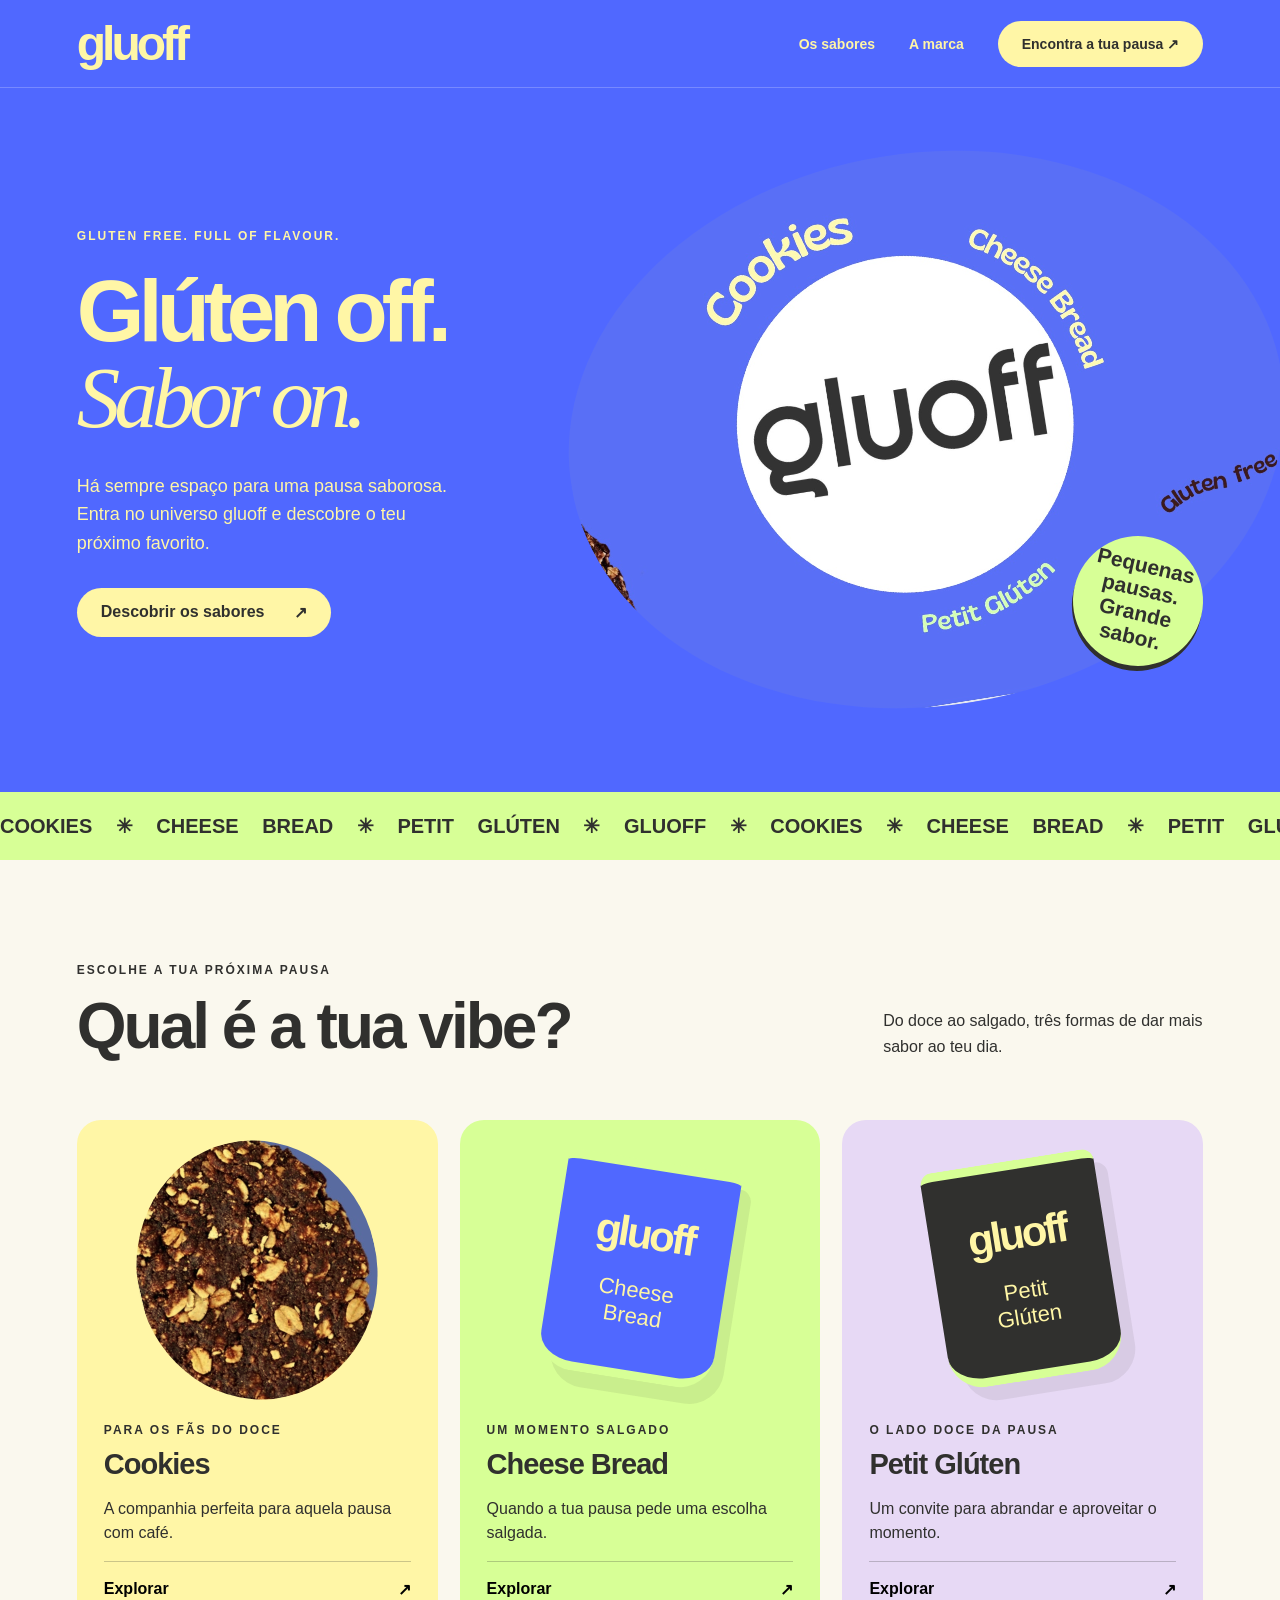
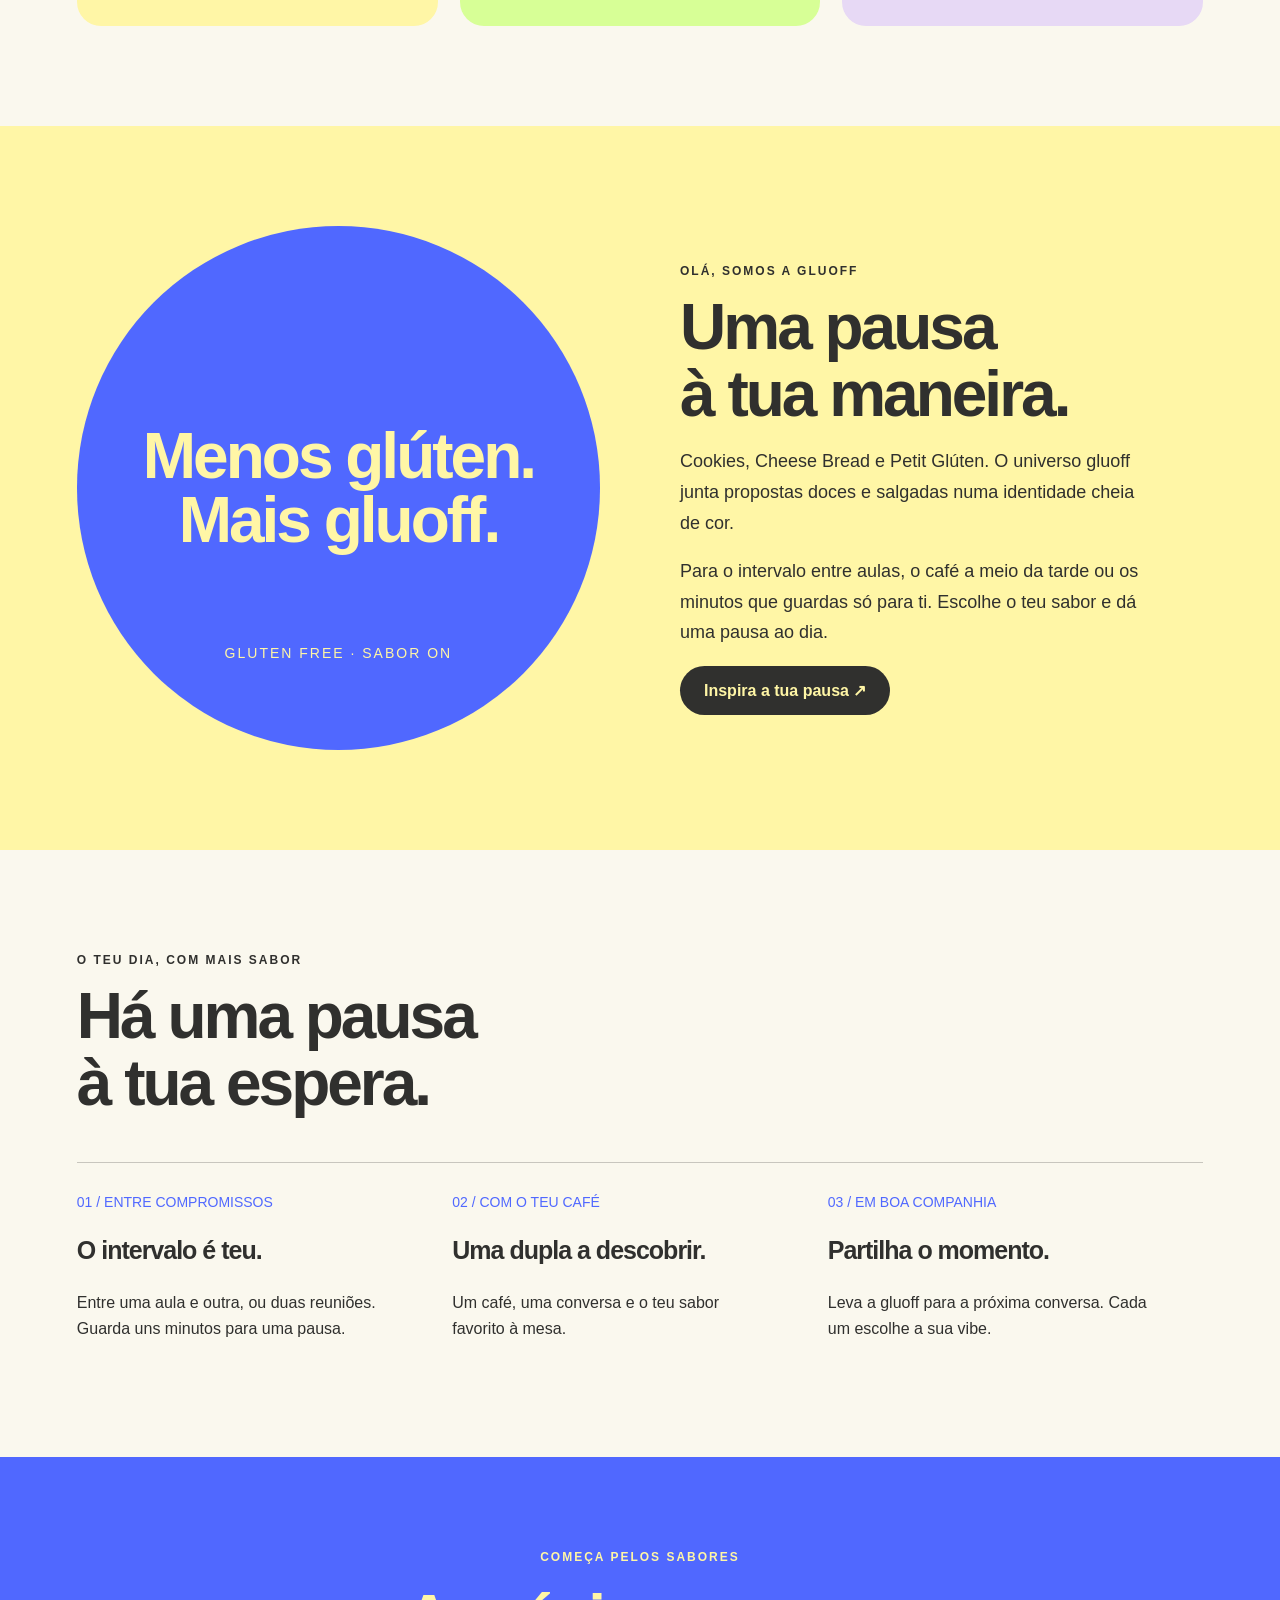
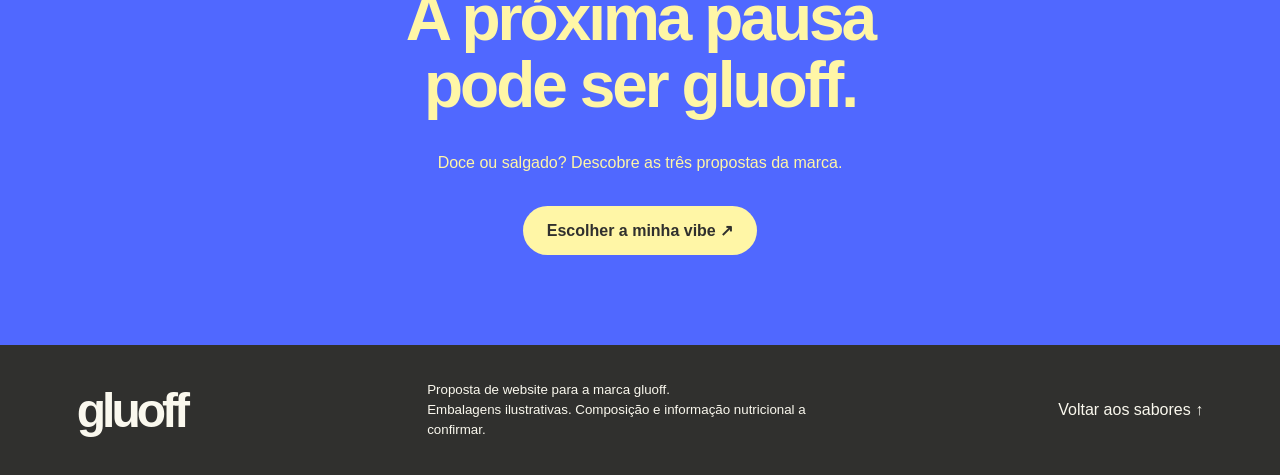
==== index.html @ 54e4d4b3 "Add gluoff site Co-Authored-By: Claude Opus 5.5 <noreply@anthropic.com>" ====
<!doctype html>
<html lang="pt-PT">
<head>
  <meta charset="utf-8">
  <meta name="viewport" content="width=device-width,initial-scale=1">
  <meta name="theme-color" content="#5068ff">
  <title>gluoff — Pequenas pausas, grande sabor</title>
  <meta name="description" content="Conhece o universo gluoff: Cookies, Cheese Bread e Petit Glúten.">
  <link rel="stylesheet" href="styles.css">
</head>
<body>
  <header>
    <a class="logo" href="#" aria-label="gluoff início">gluoff</a>
    <nav aria-label="Navegação principal">
      <a href="#sabores">Os sabores</a>
      <a href="#marca">A marca</a>
      <a class="pill" href="#pausa">Encontra a tua pausa ↗</a>
    </nav>
  </header>

  <main>
    <section class="hero">
      <div>
        <span class="eyebrow">Gluten free. Full of flavour.</span>
        <h1>Glúten off.<br><em>Sabor on.</em></h1>
        <p>Há sempre espaço para uma pausa saborosa. Entra no universo gluoff e descobre o teu próximo favorito.</p>
        <a class="pill" href="#sabores">Descobrir os sabores <span>↗</span></a>
      </div>
      <div class="visual">
        <img src="assets/brand.jpg" alt="Identidade gluoff com cookies, azul vibrante e letras amarelas">
        <div class="sticker">Pequenas<br>pausas.<br>Grande sabor.</div>
      </div>
    </section>

    <div class="ticker" aria-hidden="true">
      <span>COOKIES ✳ CHEESE BREAD ✳ PETIT GLÚTEN ✳ GLUOFF ✳ COOKIES ✳ CHEESE BREAD ✳ PETIT GLÚTEN ✳ GLUOFF ✳</span>
    </div>

    <section class="section" id="sabores">
      <div class="section-head">
        <div>
          <span class="eyebrow">Escolhe a tua próxima pausa</span>
          <h2>Qual é a tua vibe?</h2>
        </div>
        <p>Do doce ao salgado, três formas de dar mais sabor ao teu dia.</p>
      </div>
      <div class="products">
        <article class="product">
          <div class="product-art">
            <img src="assets/chocolate.jpg" alt="Cookie de chocolate da imagem da marca">
          </div>
          <div class="product-copy">
            <span class="eyebrow">Para os fãs do doce</span>
            <h3>Cookies</h3>
            <p>A companhia perfeita para aquela pausa com café.</p>
            <button data-product="Cookies">Explorar <span>↗</span></button>
          </div>
        </article>
        <article class="product">
          <div class="product-art">
            <div class="pack" aria-label="Ilustração conceptual da embalagem"><b>gluoff</b><span>Cheese<br>Bread</span></div>
          </div>
          <div class="product-copy">
            <span class="eyebrow">Um momento salgado</span>
            <h3>Cheese Bread</h3>
            <p>Quando a tua pausa pede uma escolha salgada.</p>
            <button data-product="Cheese Bread">Explorar <span>↗</span></button>
          </div>
        </article>
        <article class="product">
          <div class="product-art">
            <div class="pack pack-dark" aria-label="Ilustração conceptual da embalagem"><b>gluoff</b><span>Petit<br>Glúten</span></div>
          </div>
          <div class="product-copy">
            <span class="eyebrow">O lado doce da pausa</span>
            <h3>Petit Glúten</h3>
            <p>Um convite para abrandar e aproveitar o momento.</p>
            <button data-product="Petit Glúten">Explorar <span>↗</span></button>
          </div>
        </article>
      </div>
    </section>

    <section class="section story" id="marca">
      <div class="round">
        <strong>Menos glúten.<br>Mais gluoff.</strong>
        <small>GLUTEN FREE · SABOR ON</small>
      </div>
      <div>
        <span class="eyebrow">Olá, somos a gluoff</span>
        <h2>Uma pausa<br>à tua maneira.</h2>
        <p>Cookies, Cheese Bread e Petit Glúten. O universo gluoff junta propostas doces e salgadas numa identidade cheia de cor.</p>
        <p>Para o intervalo entre aulas, o café a meio da tarde ou os minutos que guardas só para ti. Escolhe o teu sabor e dá uma pausa ao dia.</p>
        <a href="#pausa" class="pill pill-dark">Inspira a tua pausa ↗</a>
      </div>
    </section>

    <section class="section" id="pausa">
      <span class="eyebrow">O teu dia, com mais sabor</span>
      <h2>Há uma pausa<br>à tua espera.</h2>
      <div class="moments">
        <article class="moment">
          <span>01 / ENTRE COMPROMISSOS</span>
          <h3>O intervalo é teu.</h3>
          <p>Entre uma aula e outra, ou duas reuniões. Guarda uns minutos para uma pausa.</p>
        </article>
        <article class="moment">
          <span>02 / COM O TEU CAFÉ</span>
          <h3>Uma dupla a descobrir.</h3>
          <p>Um café, uma conversa e o teu sabor favorito à mesa.</p>
        </article>
        <article class="moment">
          <span>03 / EM BOA COMPANHIA</span>
          <h3>Partilha o momento.</h3>
          <p>Leva a gluoff para a próxima conversa. Cada um escolhe a sua vibe.</p>
        </article>
      </div>
    </section>

    <section class="end">
      <span class="eyebrow">Começa pelos sabores</span>
      <h2>A próxima pausa<br>pode ser gluoff.</h2>
      <p>Doce ou salgado? Descobre as três propostas da marca.</p>
      <a class="pill" href="#sabores">Escolher a minha vibe ↗</a>
    </section>
  </main>

  <footer>
    <a class="logo" href="#">gluoff</a>
    <small>Proposta de website para a marca gluoff.<br>Embalagens ilustrativas. Composição e informação nutricional a confirmar.</small>
    <a href="#sabores">Voltar aos sabores ↑</a>
  </footer>

  <dialog id="details">
    <button class="close" aria-label="Fechar">×</button>
    <span class="eyebrow">O universo gluoff</span>
    <h2 id="detailTitle"></h2>
    <p id="detailCopy"></p>
    <p>Ingredientes, alergénios, formatos e informação nutricional serão apresentados quando disponibilizados pela marca.</p>
    <button class="pill" id="done">Continuar a explorar ↗</button>
  </dialog>

  <script src="script.js"></script>
</body>
</html>
---- styles.css ----
:root {
  --blue: #5068ff;
  --yellow: #fff6a6;
  --green: #d7ff96;
  --ink: #30302e;
  --cream: #faf8ee;
}

* { box-sizing: border-box; }
html { scroll-behavior: smooth; scroll-padding-top: 90px; }
body { margin: 0; background: var(--cream); color: var(--ink); font-family: Arial, Helvetica, sans-serif; }
a { color: inherit; text-decoration: none; }
button { font: inherit; cursor: pointer; }

/* Header */
header {
  height: 88px; background: var(--blue); color: var(--yellow);
  display: flex; align-items: center; justify-content: space-between;
  padding: 0 6%; border-bottom: 1px solid #ffffff38;
}
.logo { font-size: 48px; font-weight: 800; letter-spacing: -4px; }
nav { display: flex; align-items: center; gap: 34px; font-size: 14px; font-weight: bold; }
.pill {
  border-radius: 50px; padding: 15px 24px; display: inline-flex; gap: 30px; align-items: center;
  background: var(--yellow); color: var(--ink); border: 0; font-weight: bold;
}
.pill-dark { background: var(--ink); color: var(--yellow); }

/* Hero */
.hero {
  position: relative; background: var(--blue); color: var(--yellow);
  padding: 65px 6% 82px; display: grid; grid-template-columns: 1fr 1fr;
  align-items: center; gap: 20px; overflow: hidden; min-height: 660px;
}
.eyebrow { text-transform: uppercase; font-size: 12px; letter-spacing: 2px; font-weight: bold; }
.hero h1 { font-size: clamp(60px, 6.8vw, 108px); letter-spacing: -6px; line-height: .99; margin: 24px 0; }
.hero h1 em { font-family: Georgia, serif; font-weight: normal; }
.hero p { font-size: 18px; max-width: 380px; line-height: 1.6; margin: 30px 0; }
.visual { position: relative; aspect-ratio: 1; }
.visual img {
  width: 130%; height: 100%; object-fit: cover; object-position: center;
  margin-left: -15%; border-radius: 50%; transform: rotate(-9deg);
}
.sticker {
  position: absolute; right: 0; bottom: 8%; width: 130px; height: 130px;
  background: var(--green); color: var(--ink); border-radius: 50%;
  display: grid; place-content: center; text-align: center;
  font-weight: bold; font-size: 21px; transform: rotate(13deg); box-shadow: 0 5px 0 #30302e;
}

/* Ticker */
.ticker { background: var(--green); padding: 22px 0; overflow: hidden; white-space: nowrap; font-weight: bold; font-size: 20px; }
.ticker span { display: inline-block; word-spacing: 18px; animation: slide 30s linear infinite; }
@keyframes slide { to { transform: translateX(-30%); } }

/* Sections */
.section { padding: 100px 6%; }
.section-head { display: flex; justify-content: space-between; align-items: end; gap: 30px; margin-bottom: 45px; }
h2 { font-size: clamp(40px, 5vw, 68px); line-height: 1.05; letter-spacing: -3px; margin: 15px 0; }
.section-head p { max-width: 320px; line-height: 1.6; }

/* Products */
.products { display: grid; grid-template-columns: repeat(3, 1fr); gap: 22px; }
.product { border-radius: 24px; overflow: hidden; background: var(--yellow); }
.product:nth-child(2) { background: var(--green); }
.product:nth-child(3) { background: #e7d9f5; }
.product-art { height: 300px; position: relative; display: flex; justify-content: center; align-items: center; overflow: hidden; }
.product-art img { height: 260px; width: 240px; object-fit: cover; transform: rotate(-13deg); border-radius: 50%; mix-blend-mode: multiply; }
.pack {
  width: 175px; height: 220px; background: var(--blue); border-radius: 12px 12px 35px 35px;
  box-shadow: 12px 15px 0 #30302e15; transform: rotate(9deg);
  display: flex; flex-direction: column; align-items: center; justify-content: center;
  color: var(--yellow); border-top: 9px solid #d7ff96; border-bottom: 9px solid #d7ff96;
}
.pack-dark { background: #30302e; transform: rotate(-9deg); }
.pack b { font-size: 42px; letter-spacing: -3px; }
.pack span { margin-top: 20px; font-size: 22px; text-align: center; }
.product-copy { padding: 0 27px 27px; }
.product h3 { font-size: 29px; letter-spacing: -1px; margin: 10px 0; }
.product p { line-height: 1.5; min-height: 48px; }
.product button {
  background: transparent; border: 0; border-top: 1px solid #30302e40; width: 100%;
  padding: 18px 0 0; text-align: left; display: flex; justify-content: space-between; font-weight: bold;
}

/* Story */
.story { background: var(--yellow); display: grid; grid-template-columns: 1fr 1fr; gap: 80px; align-items: center; }
.story p { font-size: 18px; line-height: 1.7; max-width: 470px; }
.round {
  border-radius: 50%; background: var(--blue); color: var(--yellow); aspect-ratio: 1;
  display: flex; align-items: center; justify-content: center; text-align: center; position: relative;
}
.round strong { font-size: clamp(40px, 5vw, 72px); letter-spacing: -3px; line-height: 1; }
.round small { position: absolute; bottom: 17%; font-size: 14px; letter-spacing: 2px; }

/* Moments */
.moments { display: grid; grid-template-columns: repeat(3, 1fr); border-top: 1px solid #30302e40; margin-top: 45px; }
.moment { padding: 30px 30px 0 0; }
.moment span { color: var(--blue); font-size: 14px; }
.moment h3 { font-size: 25px; letter-spacing: -1px; }
.moment p { line-height: 1.6; max-width: 320px; }

/* End CTA */
.end { background: var(--blue); color: var(--yellow); text-align: center; padding: 90px 6%; }
.end h2 { max-width: 850px; margin: 20px auto 30px; }
.end p { line-height: 1.6; }
.end .pill { margin-top: 15px; }

/* Footer */
footer {
  background: var(--ink); color: var(--cream); padding: 35px 6%;
  display: flex; justify-content: space-between; align-items: center; gap: 20px;
}
footer small { max-width: 390px; line-height: 1.5; }

/* Dialog */
dialog { border: 0; border-radius: 24px; background: var(--cream); color: var(--ink); padding: 36px; max-width: 520px; width: 90%; }
dialog::backdrop { background: #15151baa; backdrop-filter: blur(5px); }
dialog h2 { font-size: 42px; }
dialog p { line-height: 1.7; }
dialog .close { float: right; border: 0; background: var(--green); border-radius: 50%; height: 35px; width: 35px; }

button:hover, .pill:hover { filter: brightness(.95); }
a:focus-visible, button:focus-visible { outline: 3px solid var(--ink); outline-offset: 5px; }

@media (max-width: 800px) {
  header { height: 75px; }
  .logo { font-size: 40px; }
  nav { gap: 15px; }
  nav .pill { display: none; }
  .hero { grid-template-columns: 1fr; padding-top: 40px; }
  .hero h1 { letter-spacing: -3px; }
  .visual { max-width: 470px; width: 100%; margin: auto; }
  .hero p { max-width: 440px; }
  .section { padding: 65px 6%; }
  .section-head { display: block; }
  .products { grid-template-columns: 1fr; }
  .product-art { height: 270px; }
  .story { grid-template-columns: 1fr; gap: 40px; }
  .round { max-width: 440px; width: 100%; margin: auto; }
  .moments { grid-template-columns: 1fr; }
  .moment { padding-top: 20px; }
  footer { align-items: start; flex-direction: column; }
  .sticker { width: 110px; height: 110px; font-size: 18px; }
}

@media (prefers-reduced-motion: reduce) {
  html { scroll-behavior: auto; }
  .ticker span { animation: none; }
}
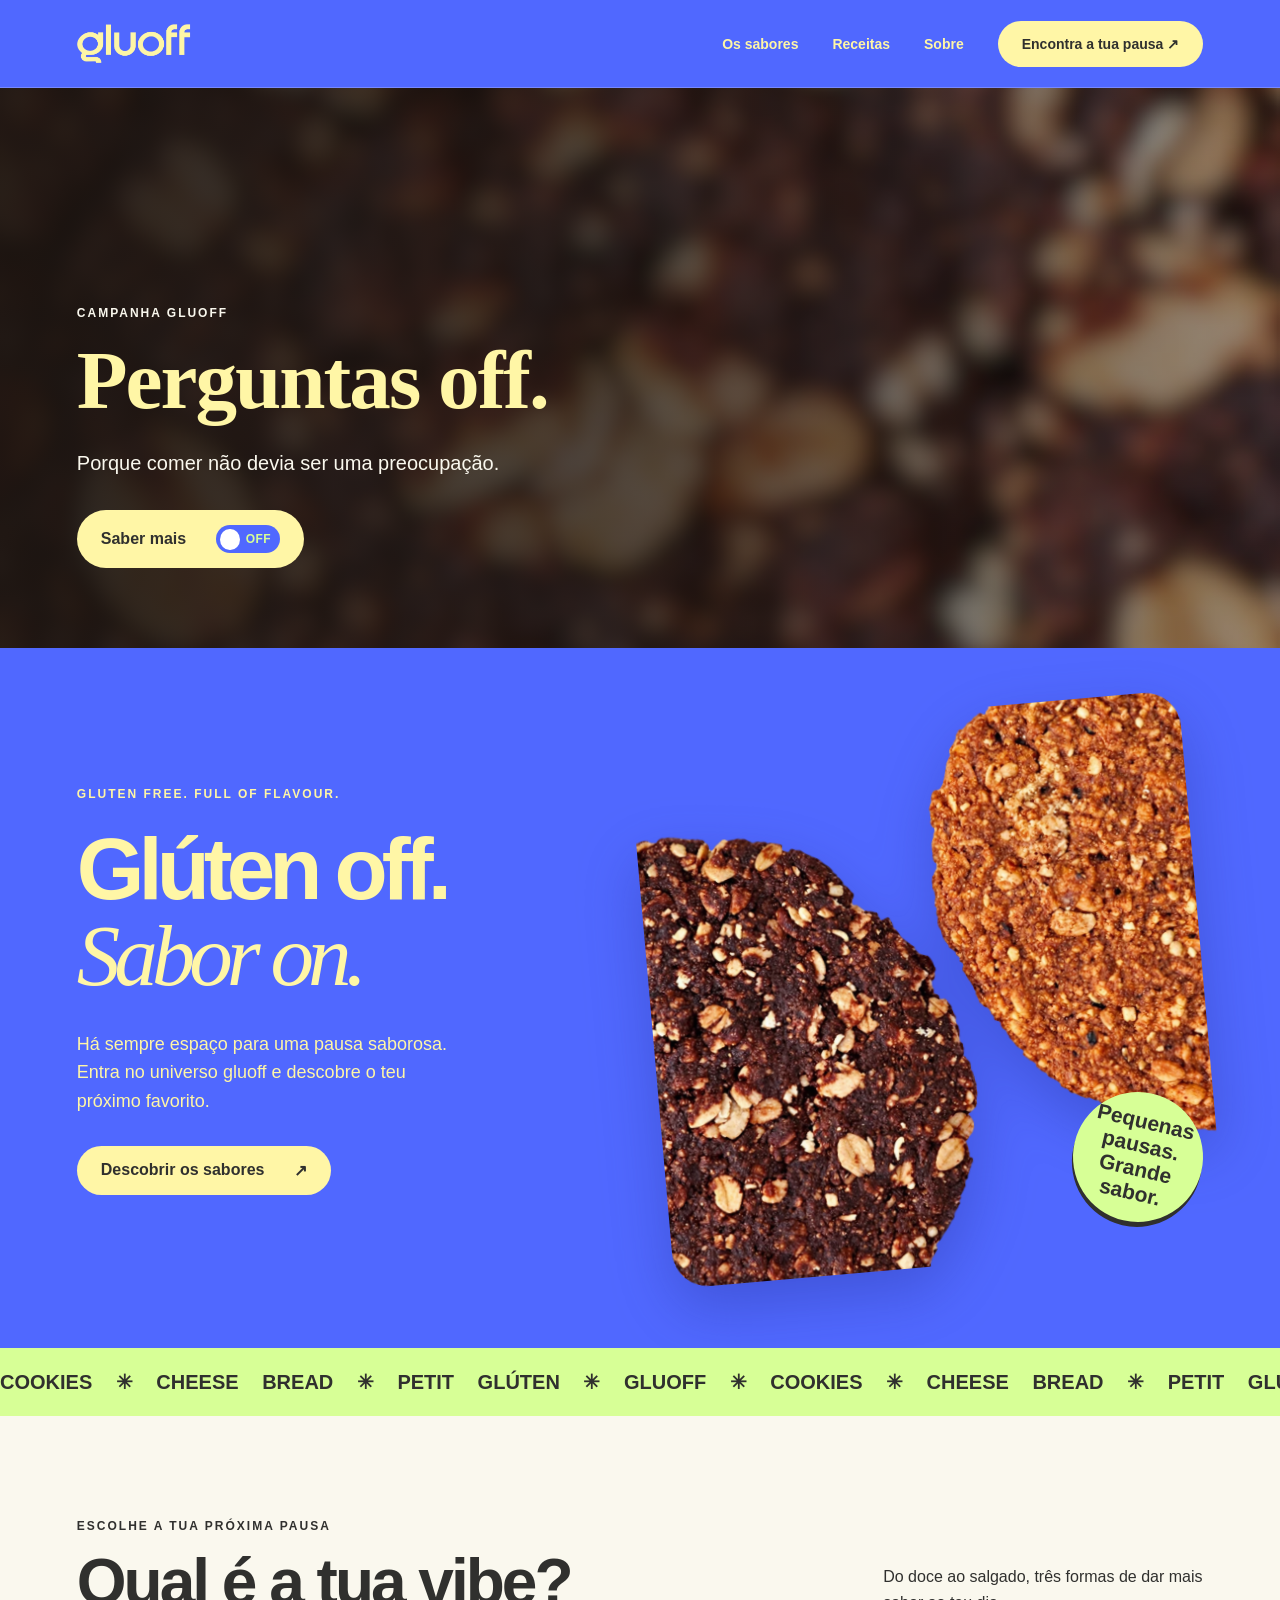
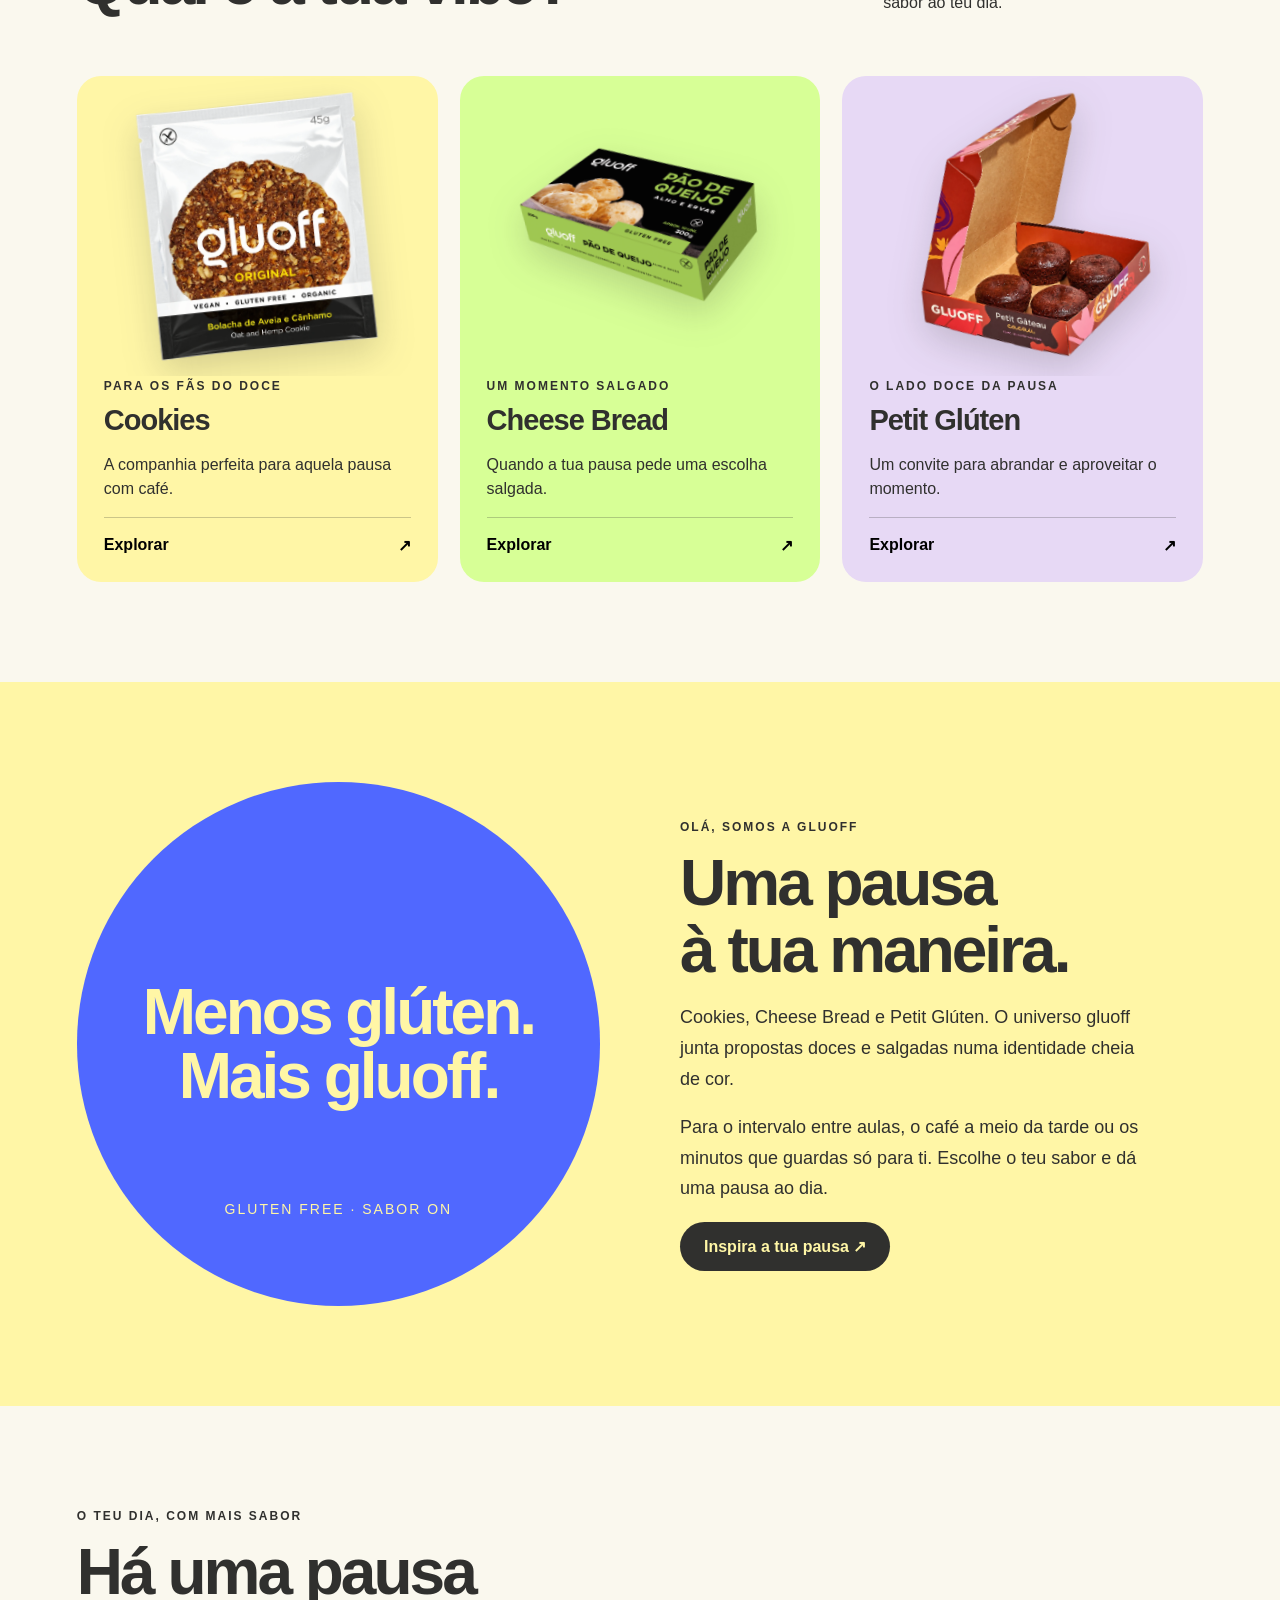
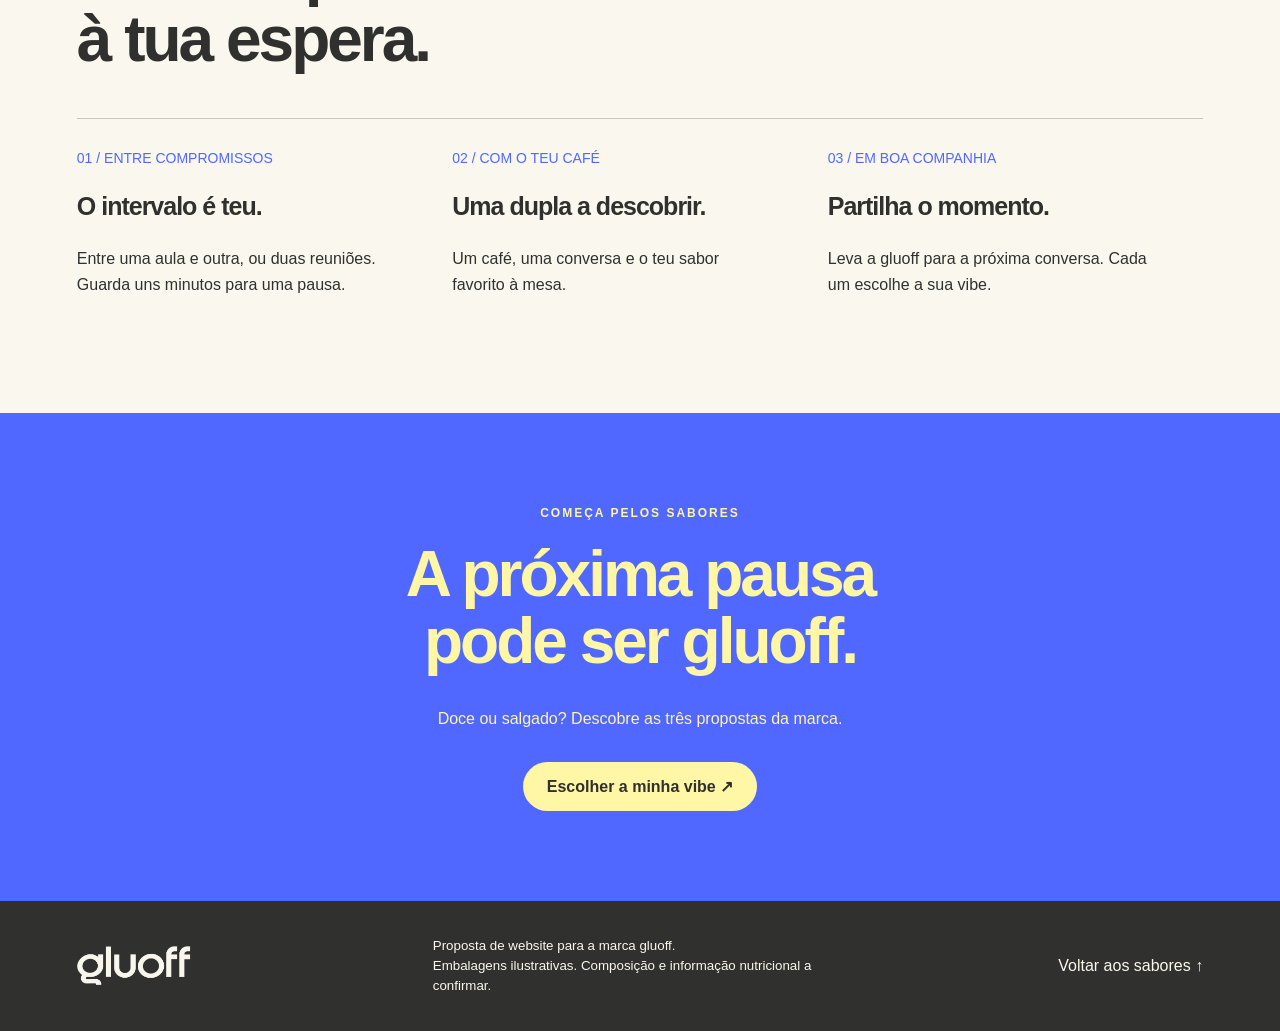
==== commit dc0ed852: "Add logo, product photos, campaign banner and new pages - Replace text logo with the gluoff logo ima" ====
--- a/index.html
+++ b/index.html
@@ -13,12 +13,23 @@
     <a class="logo" href="#" aria-label="gluoff início">gluoff</a>
     <nav aria-label="Navegação principal">
       <a href="#sabores">Os sabores</a>
-      <a href="#marca">A marca</a>
+      <a href="receitas.html">Receitas</a>
+      <a href="sobre.html">Sobre</a>
       <a class="pill" href="#pausa">Encontra a tua pausa ↗</a>
     </nav>
   </header>
 
   <main>
+    <!-- Campanha: imagem em styles.css (.campaign); trocar o texto exemplo -->
+    <section class="campaign" aria-labelledby="campaign-title">
+      <div class="campaign-copy">
+        <span class="eyebrow">Campanha gluoff</span>
+        <h2 id="campaign-title"><span>Perguntas off.</span></h2>
+        <p>Porque comer não devia ser uma preocupação.</p>
+        <a class="pill" href="perguntas-off.html">Saber mais <span class="toggle-off" aria-hidden="true">OFF</span></a>
+      </div>
+    </section>
+
     <section class="hero">
       <div>
         <span class="eyebrow">Gluten free. Full of flavour.</span>
@@ -27,7 +38,7 @@
         <a class="pill" href="#sabores">Descobrir os sabores <span>↗</span></a>
       </div>
       <div class="visual">
-        <img src="assets/brand.jpg" alt="Identidade gluoff com cookies, azul vibrante e letras amarelas">
+        <img src="assets/cookies-hero.webp" alt="Dois cookies gluoff de aveia, um de cacau e um original">
         <div class="sticker">Pequenas<br>pausas.<br>Grande sabor.</div>
       </div>
     </section>
@@ -47,7 +58,7 @@
       <div class="products">
         <article class="product">
           <div class="product-art">
-            <img src="assets/chocolate.jpg" alt="Cookie de chocolate da imagem da marca">
+            <img src="assets/cookie-original.webp" alt="Embalagem gluoff Original, bolacha de aveia e cânhamo">
           </div>
           <div class="product-copy">
             <span class="eyebrow">Para os fãs do doce</span>
@@ -58,7 +69,7 @@
         </article>
         <article class="product">
           <div class="product-art">
-            <div class="pack" aria-label="Ilustração conceptual da embalagem"><b>gluoff</b><span>Cheese<br>Bread</span></div>
+            <img src="assets/pao-de-queijo.png" alt="Embalagem gluoff Pão de Queijo, alho e ervas">
           </div>
           <div class="product-copy">
             <span class="eyebrow">Um momento salgado</span>
@@ -69,7 +80,7 @@
         </article>
         <article class="product">
           <div class="product-art">
-            <div class="pack pack-dark" aria-label="Ilustração conceptual da embalagem"><b>gluoff</b><span>Petit<br>Glúten</span></div>
+            <img src="assets/petit-gateau.webp" alt="Caixa gluoff Petit Gâteau de cacau com quatro bolinhos">
           </div>
           <div class="product-copy">
             <span class="eyebrow">O lado doce da pausa</span>
@@ -126,7 +137,7 @@
   </main>
 
   <footer>
-    <a class="logo" href="#">gluoff</a>
+    <a class="logo" href="#" aria-label="gluoff início">gluoff</a>
     <small>Proposta de website para a marca gluoff.<br>Embalagens ilustrativas. Composição e informação nutricional a confirmar.</small>
     <a href="#sabores">Voltar aos sabores ↑</a>
   </footer>
--- a/styles.css
+++ b/styles.css
@@ -18,7 +18,12 @@
   display: flex; align-items: center; justify-content: space-between;
   padding: 0 6%; border-bottom: 1px solid #ffffff38;
 }
-.logo { font-size: 48px; font-weight: 800; letter-spacing: -4px; }
+.logo {
+  display: block; height: 40px; aspect-ratio: 1841 / 611;
+  background: currentColor; font-size: 0; color: inherit;
+  -webkit-mask: url(assets/logo.png?v=2) center / contain no-repeat;
+  mask: url(assets/logo.png?v=2) center / contain no-repeat;
+}
 nav { display: flex; align-items: center; gap: 34px; font-size: 14px; font-weight: bold; }
 .pill {
   border-radius: 50px; padding: 15px 24px; display: inline-flex; gap: 30px; align-items: center;
@@ -38,8 +43,9 @@
 .hero p { font-size: 18px; max-width: 380px; line-height: 1.6; margin: 30px 0; }
 .visual { position: relative; aspect-ratio: 1; }
 .visual img {
-  width: 130%; height: 100%; object-fit: cover; object-position: center;
-  margin-left: -15%; border-radius: 50%; transform: rotate(-9deg);
+  display: block; width: 100%; height: 100%; object-fit: cover;
+  border-radius: 36px; transform: rotate(-5deg);
+  filter: drop-shadow(0 22px 30px #1d2a8a55);
 }
 .sticker {
   position: absolute; right: 0; bottom: 8%; width: 130px; height: 130px;
@@ -47,6 +53,40 @@
   display: grid; place-content: center; text-align: center;
   font-weight: bold; font-size: 21px; transform: rotate(13deg); box-shadow: 0 5px 0 #30302e;
 }
+
+/* Campanha */
+.campaign {
+  min-height: 560px; display: flex; align-items: flex-end; padding: 80px 6%;
+  color: var(--cream);
+  background:
+    linear-gradient(90deg, #1b1410e6 0%, #1b1410a6 45%, #1b141026 100%),
+    url(assets/perguntas-off.png) center / cover no-repeat,
+    #5a3a28;
+}
+.campaign-copy { max-width: 640px; }
+.campaign h1, .campaign h2 { font-family: Georgia, serif; font-size: clamp(48px, 6.5vw, 96px); letter-spacing: -2px; line-height: .95; margin: 20px 0 28px; }
+.campaign h1 span, .campaign h2 span { color: var(--yellow); }
+.campaign p { font-size: 20px; line-height: 1.5; max-width: 520px; margin: 0 0 32px; }
+.campaign-dates { font-size: 14px; font-weight: bold; letter-spacing: 1px; }
+.prose .questions { font-family: Georgia, serif; font-size: 26px; line-height: 1.4; color: var(--blue); margin: 30px 0; }
+.prose .signature { font-size: 14px; font-weight: bold; letter-spacing: 2px; text-transform: uppercase; margin-top: 40px; }
+.prose .signature + .questions { margin-top: 8px; }
+.faq { border-top: 1px solid #30302e40; margin-top: 35px; }
+.faq details { border-bottom: 1px solid #30302e40; }
+.faq summary {
+  cursor: pointer; list-style: none; padding: 22px 0; font-size: 20px; font-weight: bold;
+  display: flex; justify-content: space-between; gap: 20px;
+}
+.faq summary::-webkit-details-marker { display: none; }
+.faq summary::after { content: "+"; color: var(--blue); font-size: 26px; line-height: 1; }
+.faq details[open] summary::after { content: "−"; }
+.faq details p { margin: 0 0 22px; }
+.toggle-off {
+  display: inline-flex; align-items: center; justify-content: flex-end; gap: 6px;
+  width: 64px; height: 28px; padding: 0 9px 0 4px; border-radius: 28px;
+  background: var(--blue); color: var(--green); font-size: 12px; font-weight: 800; letter-spacing: .5px;
+}
+.toggle-off::before { content: ""; width: 21px; height: 21px; border-radius: 50%; background: #fff; margin-right: auto; }
 
 /* Ticker */
 .ticker { background: var(--green); padding: 22px 0; overflow: hidden; white-space: nowrap; font-weight: bold; font-size: 20px; }
@@ -65,16 +105,7 @@
 .product:nth-child(2) { background: var(--green); }
 .product:nth-child(3) { background: #e7d9f5; }
 .product-art { height: 300px; position: relative; display: flex; justify-content: center; align-items: center; overflow: hidden; }
-.product-art img { height: 260px; width: 240px; object-fit: cover; transform: rotate(-13deg); border-radius: 50%; mix-blend-mode: multiply; }
-.pack {
-  width: 175px; height: 220px; background: var(--blue); border-radius: 12px 12px 35px 35px;
-  box-shadow: 12px 15px 0 #30302e15; transform: rotate(9deg);
-  display: flex; flex-direction: column; align-items: center; justify-content: center;
-  color: var(--yellow); border-top: 9px solid #d7ff96; border-bottom: 9px solid #d7ff96;
-}
-.pack-dark { background: #30302e; transform: rotate(-9deg); }
-.pack b { font-size: 42px; letter-spacing: -3px; }
-.pack span { margin-top: 20px; font-size: 22px; text-align: center; }
+.product-art img { height: 270px; width: 270px; object-fit: contain; transform: rotate(-6deg); filter: drop-shadow(0 14px 18px #30302e33); }
 .product-copy { padding: 0 27px 27px; }
 .product h3 { font-size: 29px; letter-spacing: -1px; margin: 10px 0; }
 .product p { line-height: 1.5; min-height: 48px; }
@@ -106,6 +137,37 @@
 .end p { line-height: 1.6; }
 .end .pill { margin-top: 15px; }
 
+/* Página Sobre */
+nav a[aria-current="page"] { text-decoration: underline; text-underline-offset: 6px; text-decoration-thickness: 2px; }
+.page-hero { background: var(--blue); color: var(--yellow); padding: 90px 6% 100px; }
+.page-hero h1 { font-size: clamp(54px, 6.8vw, 100px); letter-spacing: -5px; line-height: .99; margin: 24px 0; }
+.page-hero h1 em { font-family: Georgia, serif; font-weight: normal; }
+.page-hero p { font-size: 18px; max-width: 560px; line-height: 1.6; margin: 0; }
+.prose { max-width: 720px; }
+.prose p { font-size: 18px; line-height: 1.7; }
+.vision { background: var(--green); }
+
+/* Página Receitas */
+.recipes { display: grid; grid-template-columns: repeat(3, 1fr); gap: 22px; }
+.recipe { border-radius: 24px; overflow: hidden; background: #fff; border: 1px solid #30302e1a; }
+.recipe-art {
+  aspect-ratio: 4 / 3; background: var(--yellow); display: grid; place-content: center;
+  font-size: 14px; font-weight: bold; color: #30302e80;
+}
+.recipe-art img { width: 100%; height: 100%; object-fit: cover; object-position: top; display: block; }
+.recipe:nth-child(2) .recipe-art { background: var(--green); }
+.recipe:nth-child(3) .recipe-art { background: #e7d9f5; }
+.recipe-copy { padding: 22px 27px 27px; }
+.recipe h3 { font-size: 25px; letter-spacing: -1px; margin: 10px 0; }
+.recipe p { line-height: 1.5; margin: 0; }
+.featured-recipe { background: var(--yellow); display: grid; grid-template-columns: 1fr 1fr; gap: 80px; align-items: start; }
+.featured-recipe p { font-size: 18px; line-height: 1.7; max-width: 470px; }
+.featured-recipe .recipe-meta { font-size: 14px; font-weight: bold; }
+.recipe-steps { background: var(--cream); border-radius: 24px; padding: 36px; }
+.recipe-steps h3 { font-size: 22px; margin: 0 0 12px; }
+.recipe-steps ul, .recipe-steps ol { margin: 0 0 28px; padding-left: 22px; line-height: 1.8; }
+.recipe-steps ol { margin-bottom: 0; }
+
 /* Footer */
 footer {
   background: var(--ink); color: var(--cream); padding: 35px 6%;
@@ -125,7 +187,7 @@
 
 @media (max-width: 800px) {
   header { height: 75px; }
-  .logo { font-size: 40px; }
+  .logo { height: 34px; }
   nav { gap: 15px; }
   nav .pill { display: none; }
   .hero { grid-template-columns: 1fr; padding-top: 40px; }
@@ -133,12 +195,16 @@
   .visual { max-width: 470px; width: 100%; margin: auto; }
   .hero p { max-width: 440px; }
   .section { padding: 65px 6%; }
+  .campaign { min-height: 480px; padding: 60px 6%; }
   .section-head { display: block; }
   .products { grid-template-columns: 1fr; }
   .product-art { height: 270px; }
   .story { grid-template-columns: 1fr; gap: 40px; }
   .round { max-width: 440px; width: 100%; margin: auto; }
   .moments { grid-template-columns: 1fr; }
+  .recipes { grid-template-columns: 1fr; }
+  .featured-recipe { grid-template-columns: 1fr; gap: 30px; }
+  .recipe-steps { padding: 26px; }
   .moment { padding-top: 20px; }
   footer { align-items: start; flex-direction: column; }
   .sticker { width: 110px; height: 110px; font-size: 18px; }
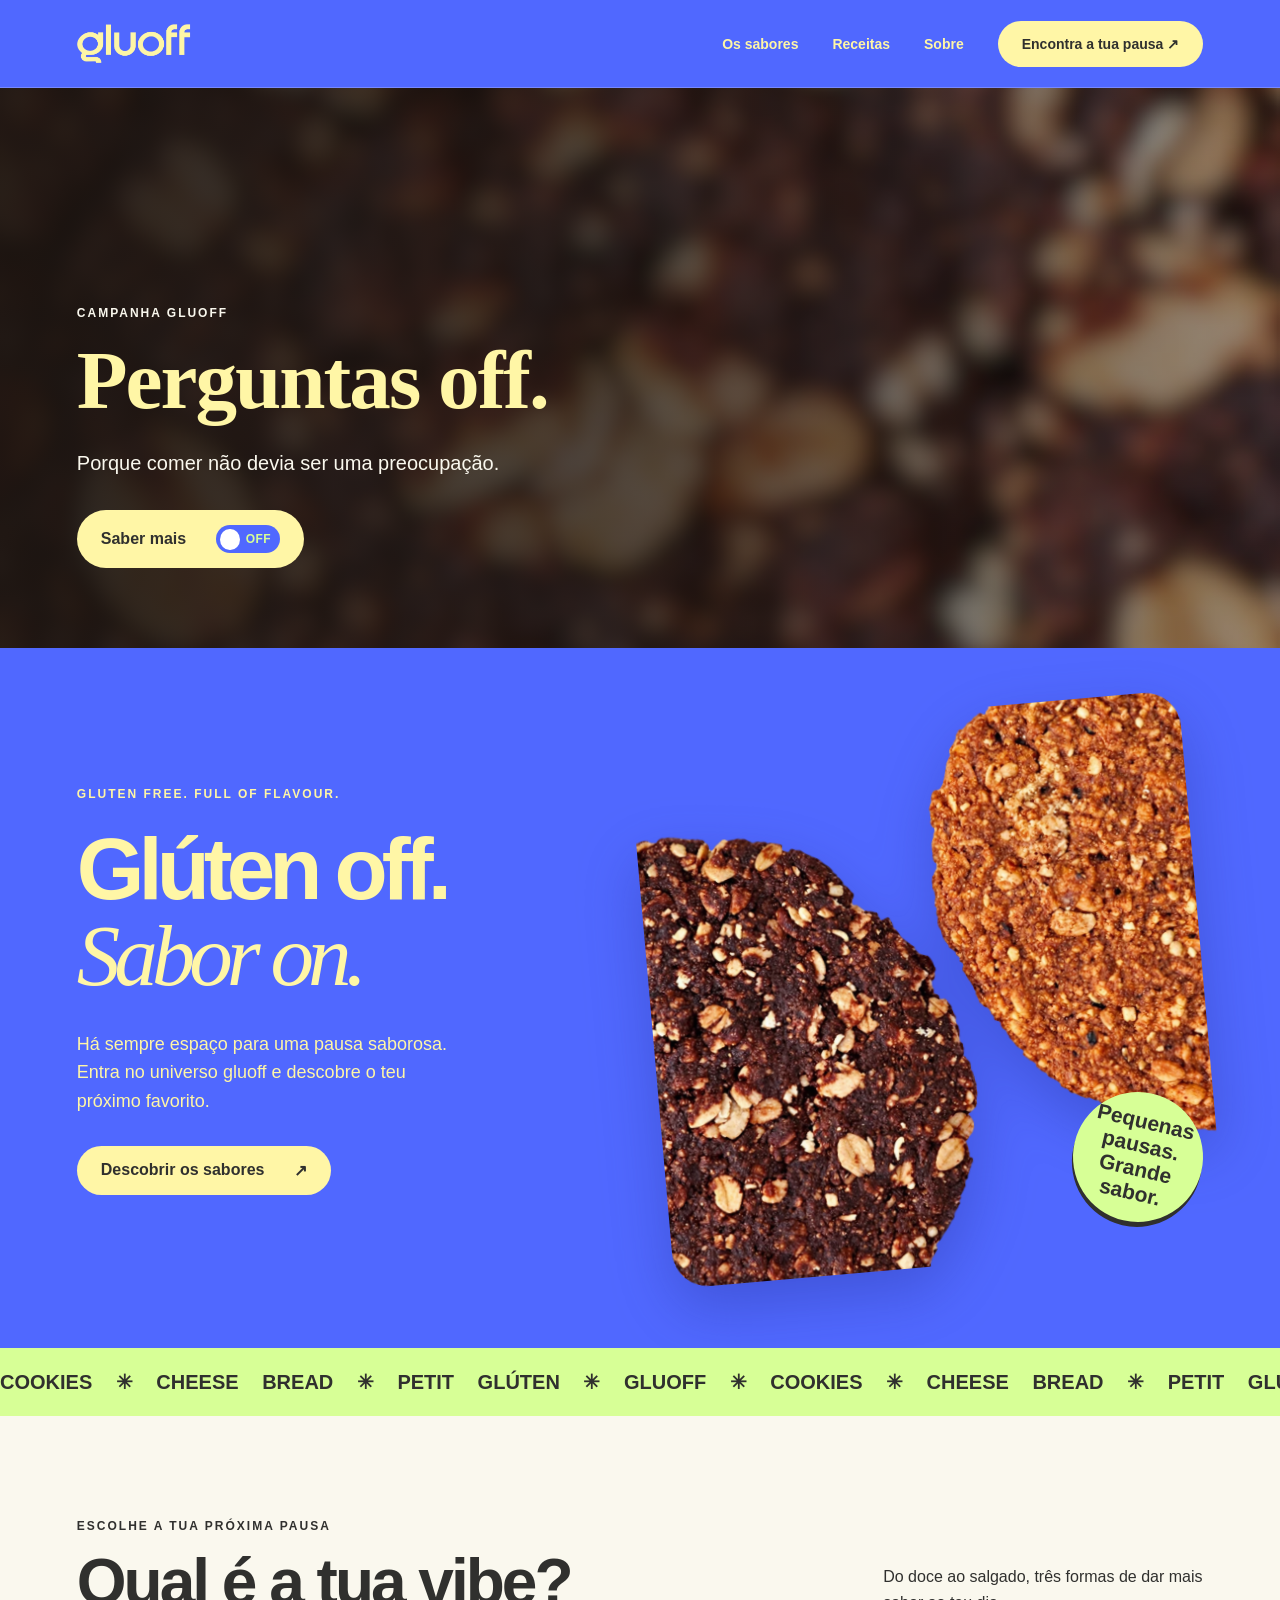
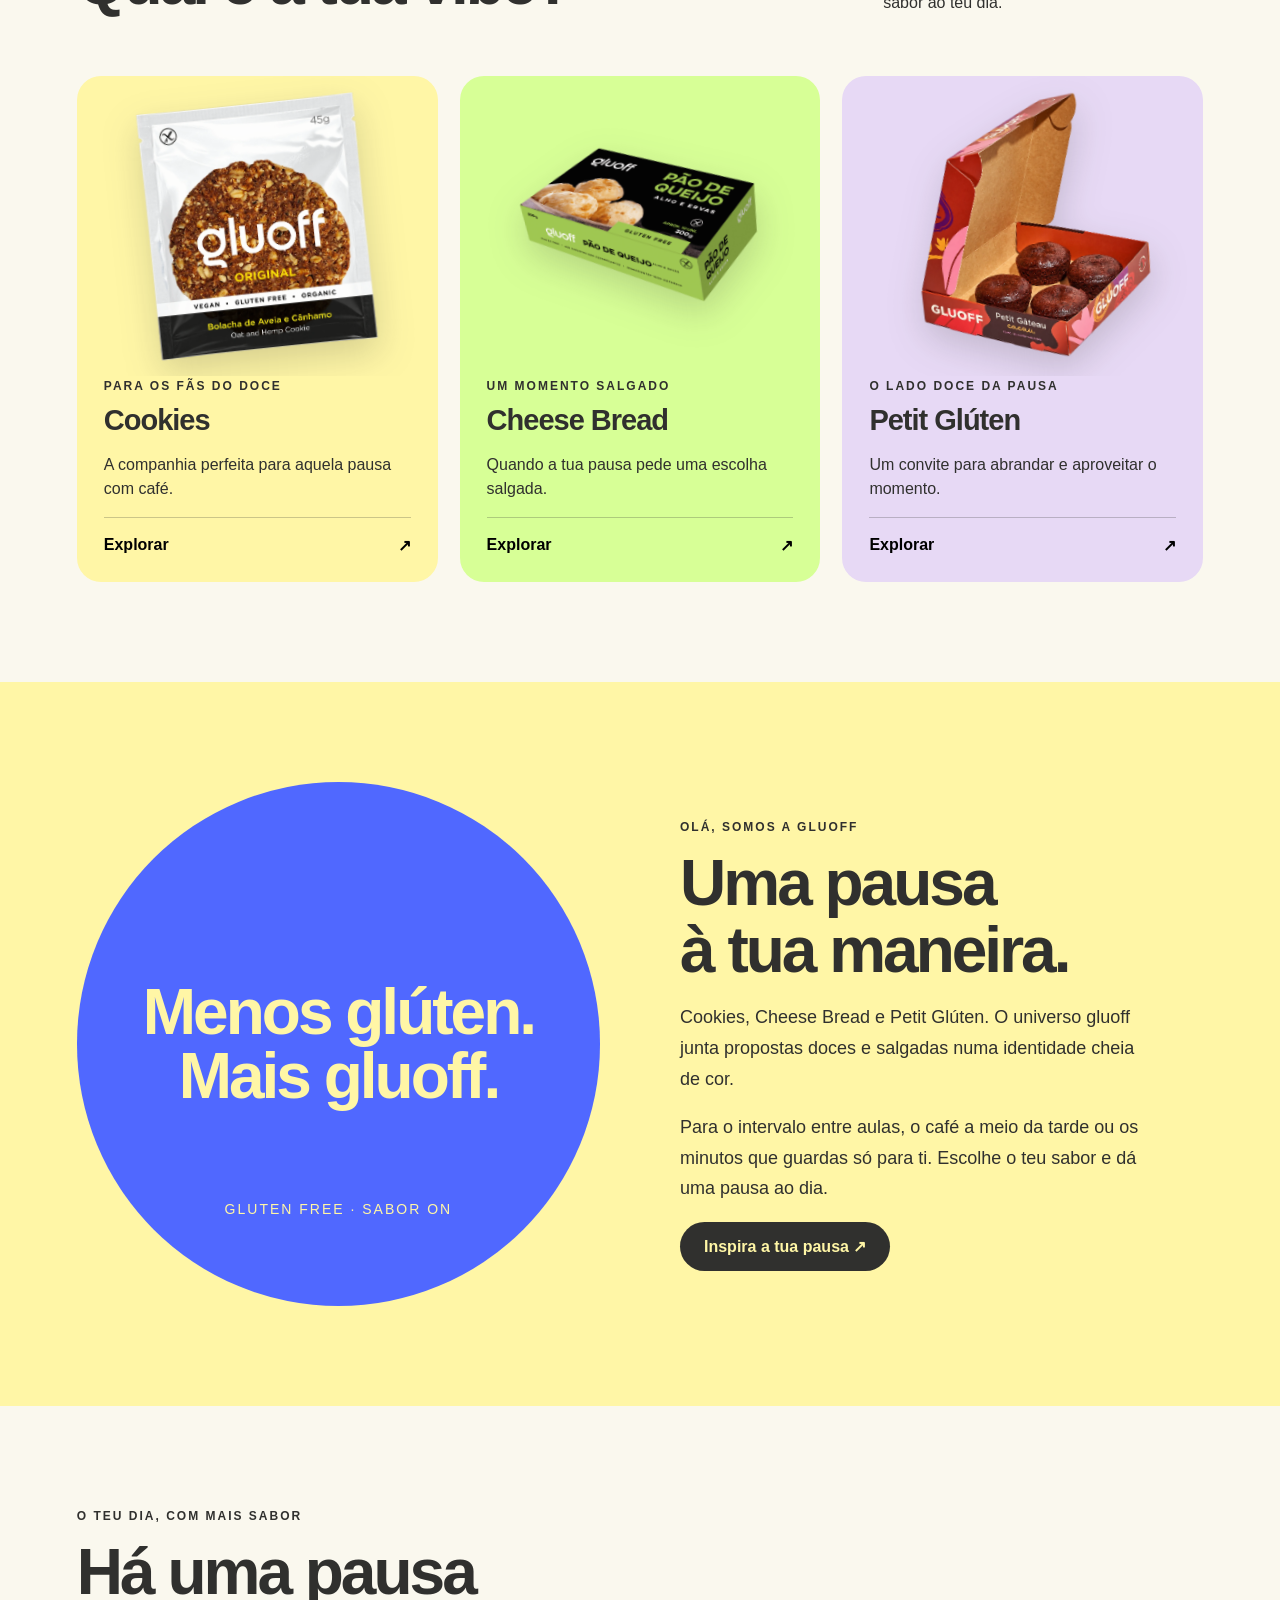
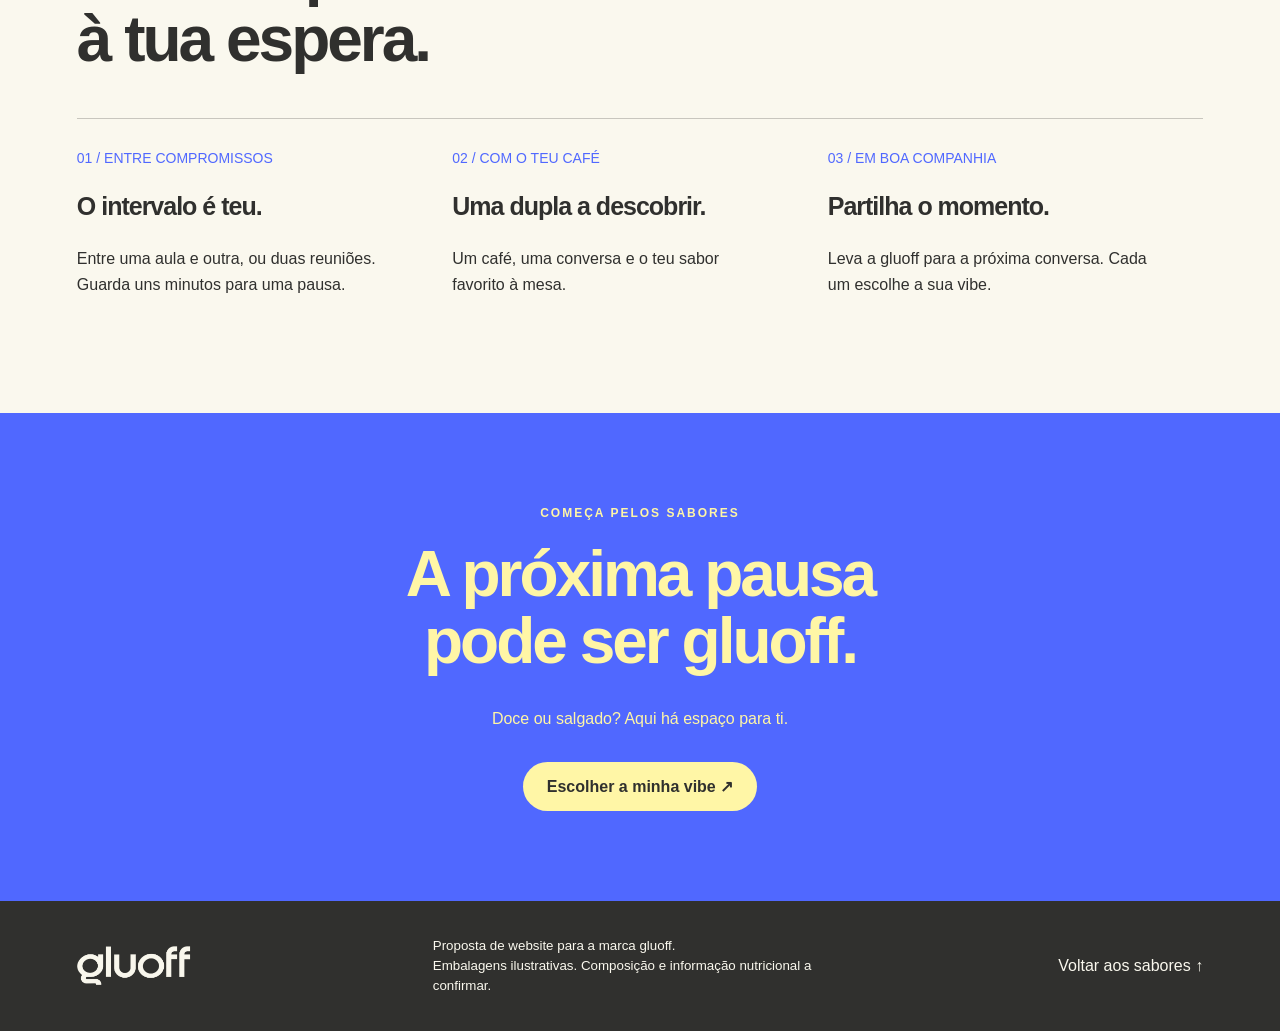
==== commit 8975db5e: "Fill in recipes, Sobre and campaign content - Receitas: real names and photos on all three cards, fe" ====
--- a/index.html
+++ b/index.html
@@ -131,7 +131,7 @@
     <section class="end">
       <span class="eyebrow">Começa pelos sabores</span>
       <h2>A próxima pausa<br>pode ser gluoff.</h2>
-      <p>Doce ou salgado? Descobre as três propostas da marca.</p>
+      <p>Doce ou salgado? Aqui há espaço para ti.</p>
       <a class="pill" href="#sabores">Escolher a minha vibe ↗</a>
     </section>
   </main>
--- a/styles.css
+++ b/styles.css
@@ -71,6 +71,8 @@
 .prose .questions { font-family: Georgia, serif; font-size: 26px; line-height: 1.4; color: var(--blue); margin: 30px 0; }
 .prose .signature { font-size: 14px; font-weight: bold; letter-spacing: 2px; text-transform: uppercase; margin-top: 40px; }
 .prose .signature + .questions { margin-top: 8px; }
+.activation { display: grid; grid-template-columns: minmax(0, 420px) 1fr; gap: 80px; align-items: center; }
+.activation img { width: 100%; height: auto; display: block; border-radius: 24px; }
 .faq { border-top: 1px solid #30302e40; margin-top: 35px; }
 .faq details { border-bottom: 1px solid #30302e40; }
 .faq summary {
@@ -154,7 +156,8 @@
   aspect-ratio: 4 / 3; background: var(--yellow); display: grid; place-content: center;
   font-size: 14px; font-weight: bold; color: #30302e80;
 }
-.recipe-art img { width: 100%; height: 100%; object-fit: cover; object-position: top; display: block; }
+.recipe-art { position: relative; }
+.recipe-art img { position: absolute; inset: 0; width: 100%; height: 100%; object-fit: cover; object-position: top; display: block; }
 .recipe:nth-child(2) .recipe-art { background: var(--green); }
 .recipe:nth-child(3) .recipe-art { background: #e7d9f5; }
 .recipe-copy { padding: 22px 27px 27px; }
@@ -184,6 +187,11 @@
 
 button:hover, .pill:hover { filter: brightness(.95); }
 a:focus-visible, button:focus-visible { outline: 3px solid var(--ink); outline-offset: 5px; }
+
+@media (max-width: 1000px) {
+  .activation { grid-template-columns: 1fr; gap: 40px; }
+  .activation img { max-width: 420px; }
+}
 
 @media (max-width: 800px) {
   header { height: 75px; }
